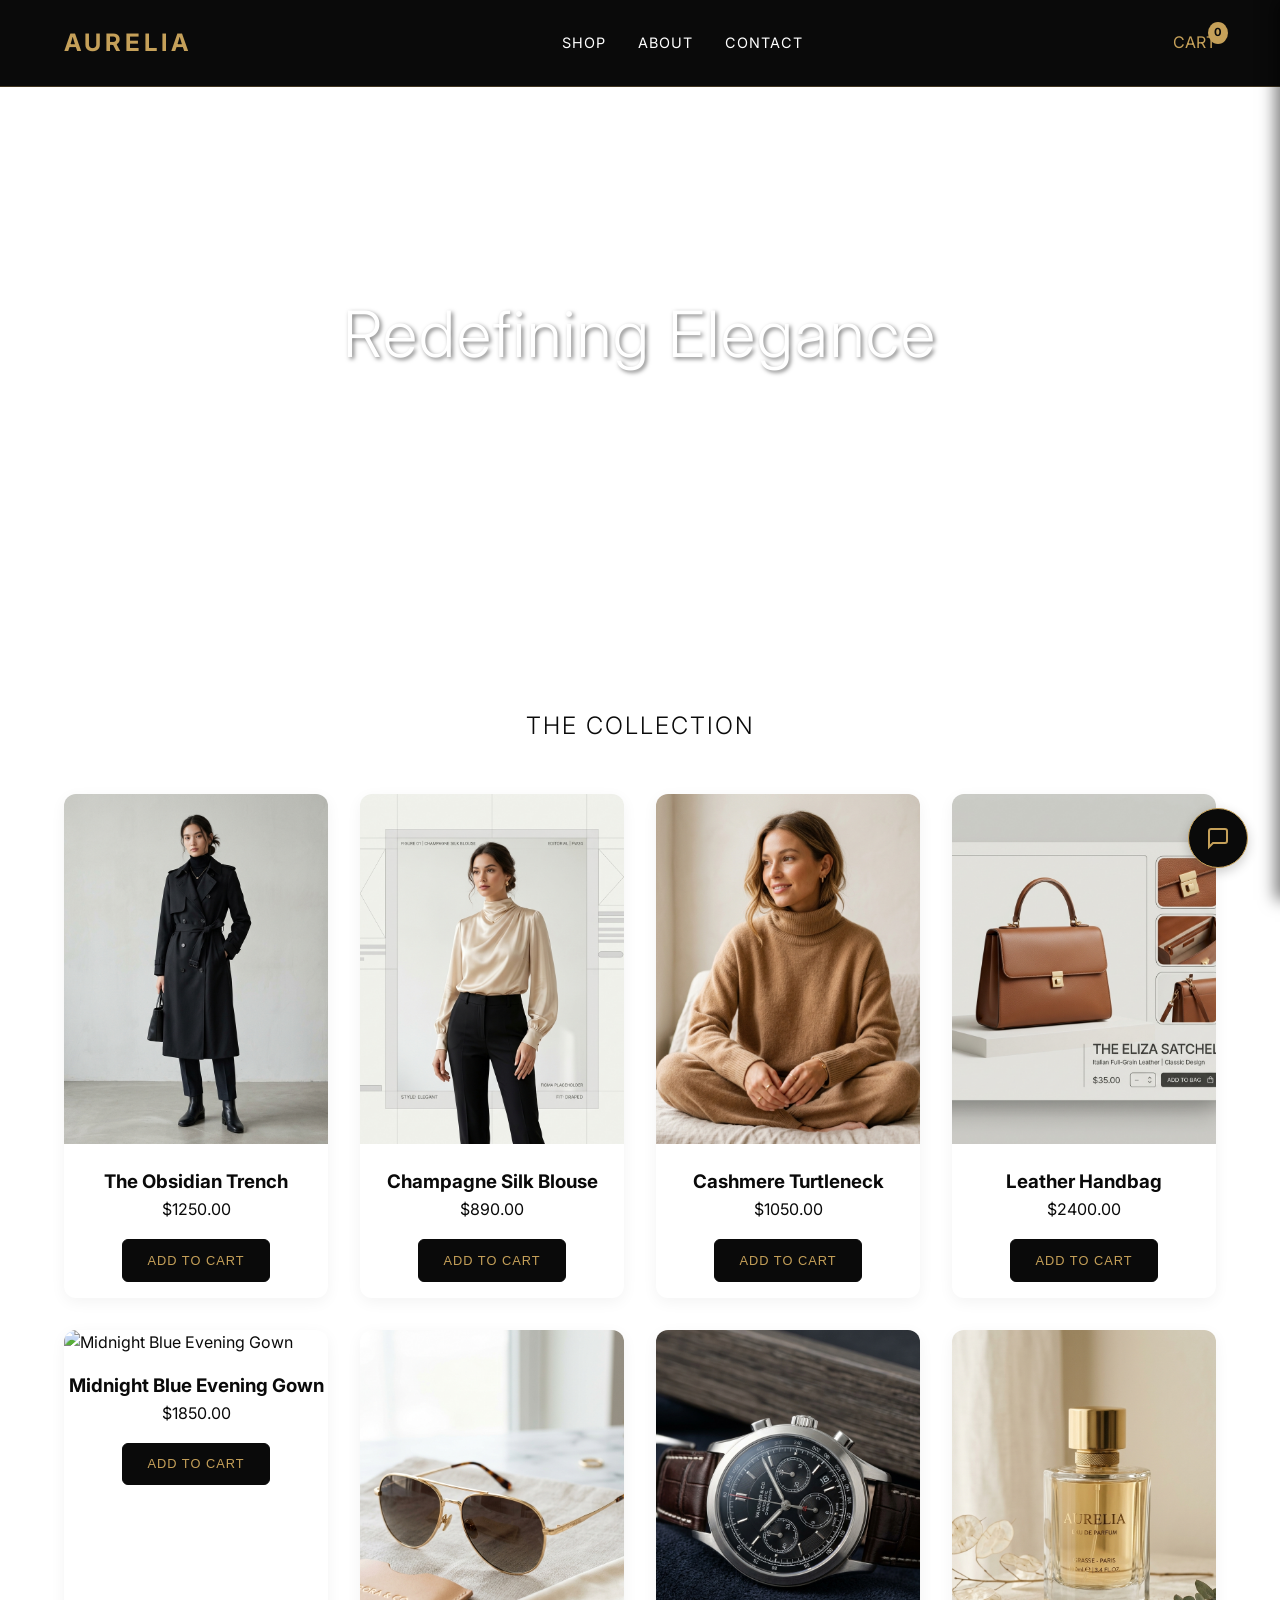
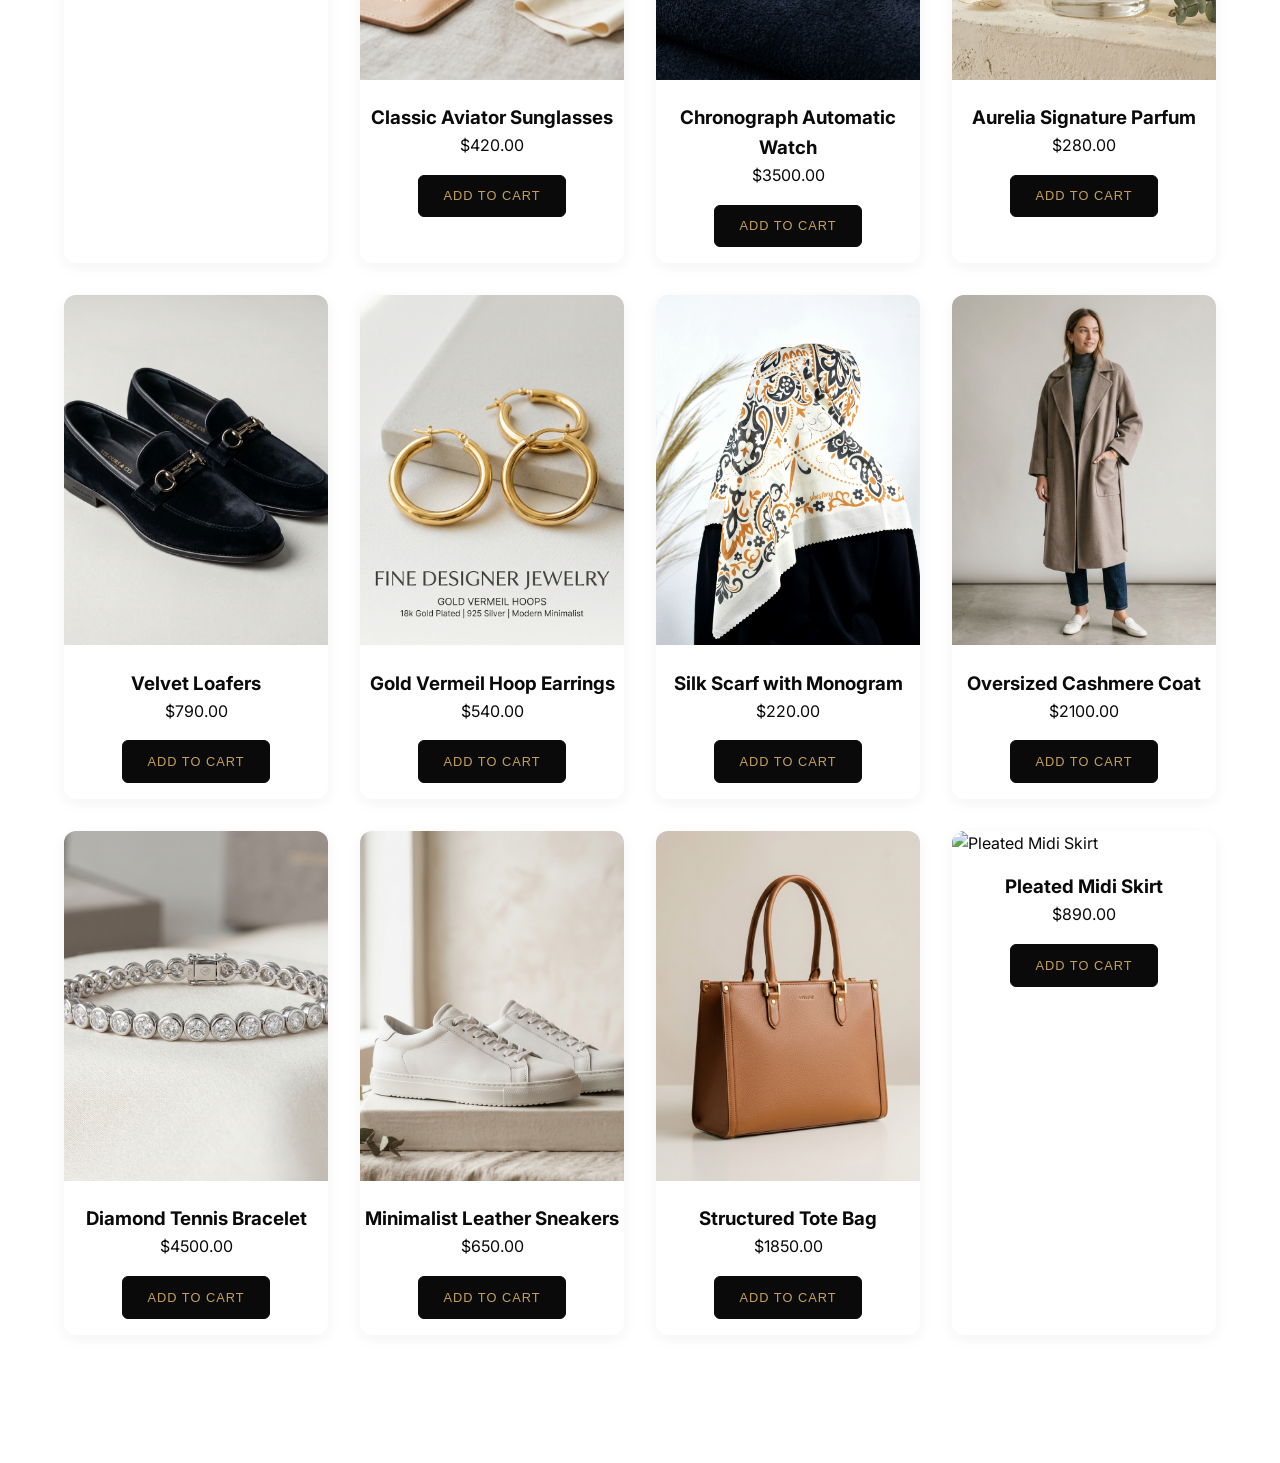
==== static/index.html @ 1b2ef1e3 "Initial commit" ====
<!DOCTYPE html>
<html lang="en">
<head>
  <meta charset="UTF-8">
  <meta name="viewport" content="width=device-width, initial-scale=1.0">
  <title>AURELIA | Luxury Fashion</title>
  <link href="https://fonts.googleapis.com/css2?family=Inter:wght@300;400;600;700&display=swap" rel="stylesheet">
  <link rel="stylesheet" href="style.css">
</head>
<body>

  <!-- Header Navigation -->
  <header>
    <a href="index.html" class="brand">Aurelia</a>
    <nav>
      <ul>
        <li><a href="index.html">Shop</a></li>
        <li><a href="about.html">About</a></li>
        <li><a href="contact.html">Contact</a></li>
      </ul>
    </nav>
    <div class="cart-icon">
      CART <span class="cart-count">0</span>
    </div>
  </header>

  <!-- Slide-out Cart Drawer -->
  <div class="cart-drawer">
    <div class="cart-header">
      <h2>YOUR CART</h2>
      <button class="close-cart">&times;</button>
    </div>
    <div class="cart-items">
      <!-- Items will be injected by JS -->
    </div>
    <div class="cart-footer">
      <div class="cart-total">
        <span>Total</span> <span>$0.00</span>
      </div>
      <button class="checkout-btn" onclick="window.location.href='checkout.html'">Checkout</button>
    </div>
  </div>

  <!-- Hero Section -->
  <section class="hero fade-in">
    <div>
      <h1>Redefining Elegance</h1>
      <p style="font-size: 1.2rem; letter-spacing: 1px; font-weight: 300;">Explore our latest curated collection.</p>
    </div>
  </section>

  <!-- Products Section -->
  <section class="page-content">
    <h2 style="text-align:center; font-weight: 300; letter-spacing: 2px; margin-bottom: 2rem;">THE COLLECTION</h2>
    <div class="products-grid">
      <!-- Product 1 -->
      <div class="product-card fade-in">
        <img src="/static/images/trench.png" alt="The Obsidian Trench" class="product-image">
        <div class="product-info">
          <h3>The Obsidian Trench</h3>
          <p>$1250.00</p>
          <button class="add-to-cart" data-id="1" data-name="The Obsidian Trench" data-price="1250" data-image="/static/images/trench.png">Add to Cart</button>
        </div>
      </div>
      <!-- Product 2 -->
      <div class="product-card fade-in">
        <img src="/static/images/blouse.png" alt="Champagne Silk Blouse" class="product-image">
        <div class="product-info">
          <h3>Champagne Silk Blouse</h3>
          <p>$890.00</p>
          <button class="add-to-cart" data-id="2" data-name="Champagne Silk Blouse" data-price="890" data-image="/static/images/blouse.png">Add to Cart</button>
        </div>
      </div>
      <!-- Product 3 -->
      <div class="product-card fade-in">
        <img src="/static/images/turtleneck.png" alt="Cashmere Turtleneck" class="product-image">
        <div class="product-info">
          <h3>Cashmere Turtleneck</h3>
          <p>$1050.00</p>
          <button class="add-to-cart" data-id="3" data-name="Cashmere Turtleneck" data-price="1050" data-image="/static/images/turtleneck.png">Add to Cart</button>
        </div>
      </div>
      <!-- Product 4 -->
      <div class="product-card fade-in">
        <img src="/static/images/handbag.png" alt="Leather Handbag" class="product-image">
        <div class="product-info">
          <h3>Leather Handbag</h3>
          <p>$2400.00</p>
          <button class="add-to-cart" data-id="4" data-name="Leather Handbag" data-price="2400" data-image="/static/images/handbag.png">Add to Cart</button>
        </div>
      </div>
      <!-- Product 5 -->
      <div class="product-card fade-in">
        <img src="/static/images/gown.jpg" alt="Midnight Blue Evening Gown" class="product-image">
        <div class="product-info">
          <h3>Midnight Blue Evening Gown</h3>
          <p>$1850.00</p>
          <button class="add-to-cart" data-id="5" data-name="Midnight Blue Evening Gown" data-price="1850" data-image="/static/images/gown.jpg">Add to Cart</button>
        </div>
      </div>
      <!-- Product 6 -->
      <div class="product-card fade-in">
        <img src="/static/images/sunglasses.png" alt="Classic Aviator Sunglasses" class="product-image">
        <div class="product-info">
          <h3>Classic Aviator Sunglasses</h3>
          <p>$420.00</p>
          <button class="add-to-cart" data-id="6" data-name="Classic Aviator Sunglasses" data-price="420" data-image="/static/images/sunglasses.png">Add to Cart</button>
        </div>
      </div>
      <!-- Product 7 -->
      <div class="product-card fade-in">
        <img src="/static/images/watch.png" alt="Chronograph Automatic Watch" class="product-image">
        <div class="product-info">
          <h3>Chronograph Automatic Watch</h3>
          <p>$3500.00</p>
          <button class="add-to-cart" data-id="7" data-name="Chronograph Automatic Watch" data-price="3500" data-image="/static/images/watch.png">Add to Cart</button>
        </div>
      </div>
      <!-- Product 8 -->
      <div class="product-card fade-in">
        <img src="/static/images/parfum.png" alt="Aurelia Signature Parfum" class="product-image">
        <div class="product-info">
          <h3>Aurelia Signature Parfum</h3>
          <p>$280.00</p>
          <button class="add-to-cart" data-id="8" data-name="Aurelia Signature Parfum" data-price="280" data-image="/static/images/parfum.png">Add to Cart</button>
        </div>
      </div>
      <!-- Product 9 -->
      <div class="product-card fade-in">
        <img src="/static/images/loafers.png" alt="Velvet Loafers" class="product-image">
        <div class="product-info">
          <h3>Velvet Loafers</h3>
          <p>$790.00</p>
          <button class="add-to-cart" data-id="9" data-name="Velvet Loafers" data-price="790" data-image="/static/images/loafers.png">Add to Cart</button>
        </div>
      </div>
      <!-- Product 10 -->
      <div class="product-card fade-in">
        <img src="/static/images/hoops.png" alt="Gold Vermeil Hoop Earrings" class="product-image">
        <div class="product-info">
          <h3>Gold Vermeil Hoop Earrings</h3>
          <p>$540.00</p>
          <button class="add-to-cart" data-id="10" data-name="Gold Vermeil Hoop Earrings" data-price="540" data-image="/static/images/hoops.png">Add to Cart</button>
        </div>
      </div>
      <!-- Product 11 -->
      <div class="product-card fade-in">
        <img src="/static/images/scarf.jpg" alt="Silk Scarf with Monogram" class="product-image">
        <div class="product-info">
          <h3>Silk Scarf with Monogram</h3>
          <p>$220.00</p>
          <button class="add-to-cart" data-id="11" data-name="Silk Scarf with Monogram" data-price="220" data-image="/static/images/scarf.jpg">Add to Cart</button>
        </div>
      </div>
      <!-- Product 12 -->
      <div class="product-card fade-in">
        <img src="/static/images/coat.png" alt="Oversized Cashmere Coat" class="product-image">
        <div class="product-info">
          <h3>Oversized Cashmere Coat</h3>
          <p>$2100.00</p>
          <button class="add-to-cart" data-id="12" data-name="Oversized Cashmere Coat" data-price="2100" data-image="/static/images/coat.png">Add to Cart</button>
        </div>
      </div>
      <!-- Product 13 -->
      <div class="product-card fade-in">
        <img src="/static/images/bracelet.png" alt="Diamond Tennis Bracelet" class="product-image">
        <div class="product-info">
          <h3>Diamond Tennis Bracelet</h3>
          <p>$4500.00</p>
          <button class="add-to-cart" data-id="13" data-name="Diamond Tennis Bracelet" data-price="4500" data-image="/static/images/bracelet.png">Add to Cart</button>
        </div>
      </div>
      <!-- Product 14 -->
      <div class="product-card fade-in">
        <img src="/static/images/sneakers.png" alt="Minimalist Leather Sneakers" class="product-image">
        <div class="product-info">
          <h3>Minimalist Leather Sneakers</h3>
          <p>$650.00</p>
          <button class="add-to-cart" data-id="14" data-name="Minimalist Leather Sneakers" data-price="650" data-image="/static/images/sneakers.png">Add to Cart</button>
        </div>
      </div>
      <!-- Product 15 -->
      <div class="product-card fade-in">
        <img src="/static/images/tote.png" alt="Structured Tote Bag" class="product-image">
        <div class="product-info">
          <h3>Structured Tote Bag</h3>
          <p>$1850.00</p>
          <button class="add-to-cart" data-id="15" data-name="Structured Tote Bag" data-price="1850" data-image="/static/images/tote.png">Add to Cart</button>
        </div>
      </div>
      <!-- Product 16 -->
      <div class="product-card fade-in">
        <img src="/static/images/skirt.jpg" alt="Pleated Midi Skirt" class="product-image">
        <div class="product-info">
          <h3>Pleated Midi Skirt</h3>
          <p>$890.00</p>
          <button class="add-to-cart" data-id="16" data-name="Pleated Midi Skirt" data-price="890" data-image="/static/images/skirt.jpg">Add to Cart</button>
        </div>
      </div>
    </div>
  </section>

  <!-- AI Concierge UI -->
  <div class="chat-fab">
    <svg width="24" height="24" viewBox="0 0 24 24" fill="none" stroke="currentColor" stroke-width="2"><path d="M21 15a2 2 0 0 1-2 2H7l-4 4V5a2 2 0 0 1 2-2h14a2 2 0 0 1 2 2z"></path></svg>
  </div>
  <div class="chat-window">
    <div class="chat-header">AURELIA Concierge</div>
    <div class="chat-messages">
      <div class="message bot">Welcome to AURELIA. I am your personal concierge. How may I assist you with your wardrobe today?</div>
    </div>
    <div class="chat-input">
      <input type="text" id="chat-input-field" placeholder="Ask about our collection...">
      <button id="chat-send-btn">Send</button>
    </div>
  </div>

  <script src="script.js"></script>
</body>
</html>
---- static/style.css ----
:root {
  --obsidian: #0A0A0A;
  --champagne: #C5A059;
  --white: #FFFFFF;
  --glass-bg: rgba(10, 10, 10, 0.7);
  --glass-border: rgba(197, 160, 89, 0.3);
}

* {
  margin: 0;
  padding: 0;
  box-sizing: border-box;
}

body {
  font-family: 'Inter', -apple-system, sans-serif;
  background-color: var(--white);
  color: var(--obsidian);
  line-height: 1.6;
  overflow-x: hidden;
}

/* Glassmorphism Header */
header {
  position: relative;
  width: 100%;
  padding: 1.5rem 5%;
  display: flex;
  justify-content: space-between;
  align-items: center;
  z-index: 1000;
  background: var(--obsidian);
  border-bottom: 1px solid var(--glass-border);
  transition: all 0.3s ease;
}

.brand {
  font-size: 1.5rem;
  font-weight: 700;
  letter-spacing: 4px;
  color: var(--champagne);
  text-decoration: none;
  text-transform: uppercase;
}

nav ul {
  list-style: none;
  display: flex;
  gap: 2rem;
}

nav a {
  text-decoration: none;
  color: var(--white);
  font-size: 0.9rem;
  letter-spacing: 1px;
  text-transform: uppercase;
  transition: color 0.3s ease;
}

nav a:hover {
  color: var(--champagne);
}

.cart-icon {
  position: relative;
  cursor: pointer;
  color: var(--champagne);
}

.cart-count {
  position: absolute;
  top: -8px;
  right: -12px;
  background: var(--champagne);
  color: var(--obsidian);
  font-size: 0.7rem;
  font-weight: bold;
  padding: 2px 6px;
  border-radius: 50%;
}

/* Slide-out Cart Drawer */
.cart-drawer {
  position: fixed;
  top: 0;
  right: -400px;
  width: 400px;
  max-width: 100%;
  height: 100vh;
  background: var(--obsidian);
  color: var(--white);
  box-shadow: -5px 0 15px rgba(0,0,0,0.5);
  z-index: 1001;
  padding: 2rem;
  display: flex;
  flex-direction: column;
  transition: right 0.4s cubic-bezier(0.77, 0, 0.175, 1);
}

.cart-drawer.open {
  right: 0;
}

.cart-header {
  display: flex;
  justify-content: space-between;
  align-items: center;
  border-bottom: 1px solid var(--glass-border);
  padding-bottom: 1rem;
  margin-bottom: 1rem;
}

.cart-header h2 {
  color: var(--champagne);
  font-weight: 300;
  letter-spacing: 2px;
}

.close-cart {
  background: none;
  border: none;
  color: var(--white);
  font-size: 1.5rem;
  cursor: pointer;
}

.cart-items {
  flex: 1;
  overflow-y: auto;
}

.cart-item {
  display: flex;
  align-items: center;
  gap: 1rem;
  margin-bottom: 1rem;
  padding-bottom: 1rem;
  border-bottom: 1px solid rgba(255,255,255,0.1);
}

.cart-item img {
  width: 60px;
  height: 80px;
  object-fit: cover;
}

.cart-item-details {
  flex: 1;
}

.cart-item-title {
  font-size: 0.9rem;
}

.cart-item-price {
  color: var(--champagne);
  font-size: 0.85rem;
  margin-top: 5px;
}

.cart-footer {
  border-top: 1px solid var(--glass-border);
  padding-top: 1rem;
  margin-top: auto;
}

.cart-total {
  display: flex;
  justify-content: space-between;
  font-size: 1.2rem;
  margin-bottom: 1rem;
}

.checkout-btn {
  width: 100%;
  padding: 1rem;
  background: var(--champagne);
  color: var(--obsidian);
  border: none;
  font-size: 1rem;
  font-weight: 600;
  letter-spacing: 1px;
  text-transform: uppercase;
  cursor: pointer;
  transition: background 0.3s;
}

.checkout-btn:hover {
  background: var(--white);
}

/* Typography & Utilities */
h1 {
  font-size: 3rem;
  font-weight: 300;
  letter-spacing: 2px;
  margin-bottom: 1rem;
}

section {
  padding: 8rem 5%;
}

.fade-in {
  opacity: 0;
  transform: translateY(20px);
  transition: opacity 0.8s ease-out, transform 0.8s ease-out;
}

.fade-in.visible {
  opacity: 1;
  transform: translateY(0);
}

/* Chat UI (FAB) */
.chat-fab {
  position: fixed;
  bottom: 2rem;
  right: 2rem;
  width: 60px;
  height: 60px;
  background: var(--obsidian);
  color: var(--champagne);
  border: 1px solid var(--champagne);
  border-radius: 50%;
  display: flex;
  justify-content: center;
  align-items: center;
  cursor: pointer;
  z-index: 999;
  box-shadow: 0 4px 12px rgba(0,0,0,0.2);
  transition: transform 0.3s ease;
}

.chat-fab:hover {
  transform: scale(1.05);
}

.chat-window {
  position: fixed;
  bottom: 5.5rem;
  right: 2rem;
  width: 350px;
  height: 450px;
  background: var(--white);
  border: 1px solid var(--champagne);
  border-radius: 8px;
  box-shadow: 0 10px 25px rgba(0,0,0,0.1);
  display: flex;
  flex-direction: column;
  z-index: 998;
  opacity: 0;
  pointer-events: none;
  transform: translateY(20px);
  transition: all 0.3s ease;
}

.chat-window.open {
  opacity: 1;
  pointer-events: auto;
  transform: translateY(0);
}

.chat-header {
  background: var(--obsidian);
  color: var(--champagne);
  padding: 1rem;
  text-align: center;
  font-weight: 600;
  border-top-left-radius: 7px;
  border-top-right-radius: 7px;
}

.chat-messages {
  flex: 1;
  padding: 1rem;
  overflow-y: auto;
  display: flex;
  flex-direction: column;
  gap: 10px;
}

.message {
  max-width: 80%;
  padding: 10px 15px;
  border-radius: 18px;
  font-size: 0.9rem;
}

.message.user {
  background: #f0f0f0;
  color: var(--obsidian);
  align-self: flex-end;
  border-bottom-right-radius: 4px;
}

.message.bot {
  background: var(--champagne);
  color: var(--obsidian);
  align-self: flex-start;
  border-bottom-left-radius: 4px;
}

.chat-input {
  display: flex;
  padding: 1rem;
  border-top: 1px solid #eee;
}

.chat-input input {
  flex: 1;
  padding: 0.5rem;
  border: 1px solid #ccc;
  border-radius: 4px;
  outline: none;
}

.chat-input button {
  background: var(--obsidian);
  color: var(--champagne);
  border: none;
  padding: 0.5rem 1rem;
  margin-left: 0.5rem;
  cursor: pointer;
  border-radius: 4px;
}

/* Page Specific Styles */
/* Home */
.hero {
  height: 60vh;
  background: url('https://images.unsplash.com/photo-1445205170230-053b83016050?q=80&w=2071&auto=format&fit=crop') center/cover;
  background-attachment: fixed;
  display: flex;
  align-items: center;
  justify-content: center;
  text-align: center;
  color: var(--white);
  padding: 0 5%;
}

.hero h1 {
  font-size: 4rem;
  text-shadow: 2px 2px 4px rgba(0,0,0,0.5);
}

.products-grid {
  display: grid;
  grid-template-columns: repeat(auto-fit, minmax(250px, 1fr));
  gap: 2rem;
  margin-top: 3rem;
}

.product-card {
  background: var(--white);
  transition: transform 0.3s, box-shadow 0.3s;
  cursor: pointer;
  border-radius: 12px;
  overflow: hidden;
  box-shadow: 0 4px 15px rgba(0, 0, 0, 0.05);
}

.product-card:hover {
  transform: translateY(-8px);
  box-shadow: 0 10px 25px rgba(0, 0, 0, 0.1);
}

.product-image {
  width: 100%;
  height: 350px;
  object-fit: cover;
}

.product-info {
  padding: 1rem 0;
  text-align: center;
}

.add-to-cart {
  background: var(--obsidian);
  color: var(--champagne);
  border: 1px solid var(--obsidian);
  padding: 0.8rem 1.5rem;
  margin-top: 1rem;
  cursor: pointer;
  text-transform: uppercase;
  font-size: 0.8rem;
  letter-spacing: 1px;
  border-radius: 6px;
  transition: all 0.3s ease;
}

.add-to-cart:hover {
  background: var(--white);
  color: var(--obsidian);
}

/* Forms */
.form-group {
  margin-bottom: 1.5rem;
}

.form-group label {
  display: block;
  margin-bottom: 0.5rem;
  font-size: 0.9rem;
  text-transform: uppercase;
  letter-spacing: 1px;
}

.form-group input, .form-group textarea {
  width: 100%;
  padding: 0.8rem;
  border: 1px solid #ccc;
  background: #f9f9f9;
  font-family: inherit;
  outline: none;
}

.form-group input:focus, .form-group textarea:focus {
  border-color: var(--champagne);
}

.btn-primary {
  background: var(--obsidian);
  color: var(--champagne);
  padding: 1rem 2rem;
  border: none;
  text-transform: uppercase;
  letter-spacing: 2px;
  cursor: pointer;
  transition: all 0.3s;
}

.btn-primary:hover {
  background: var(--champagne);
  color: var(--obsidian);
}

/* Utility to ensure padding for fixed header */
.page-content {
  padding-top: 5rem;
}
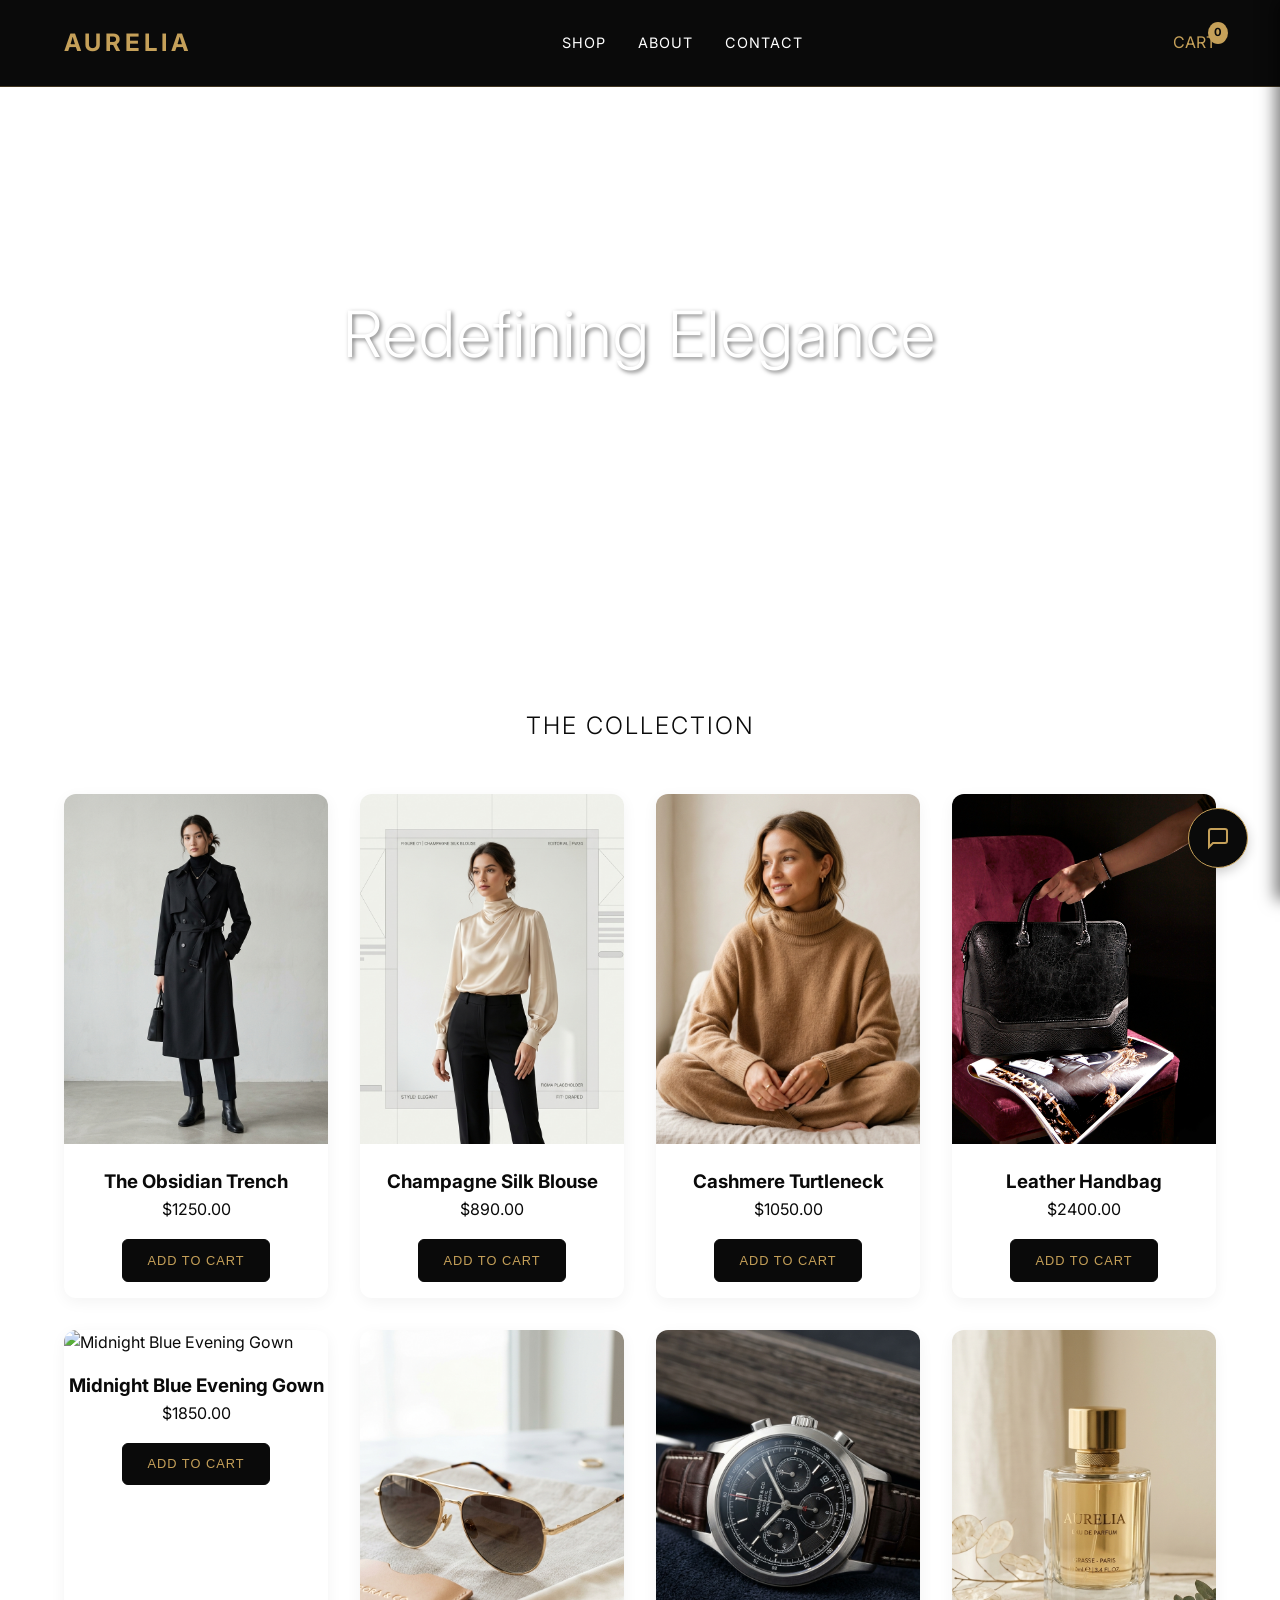
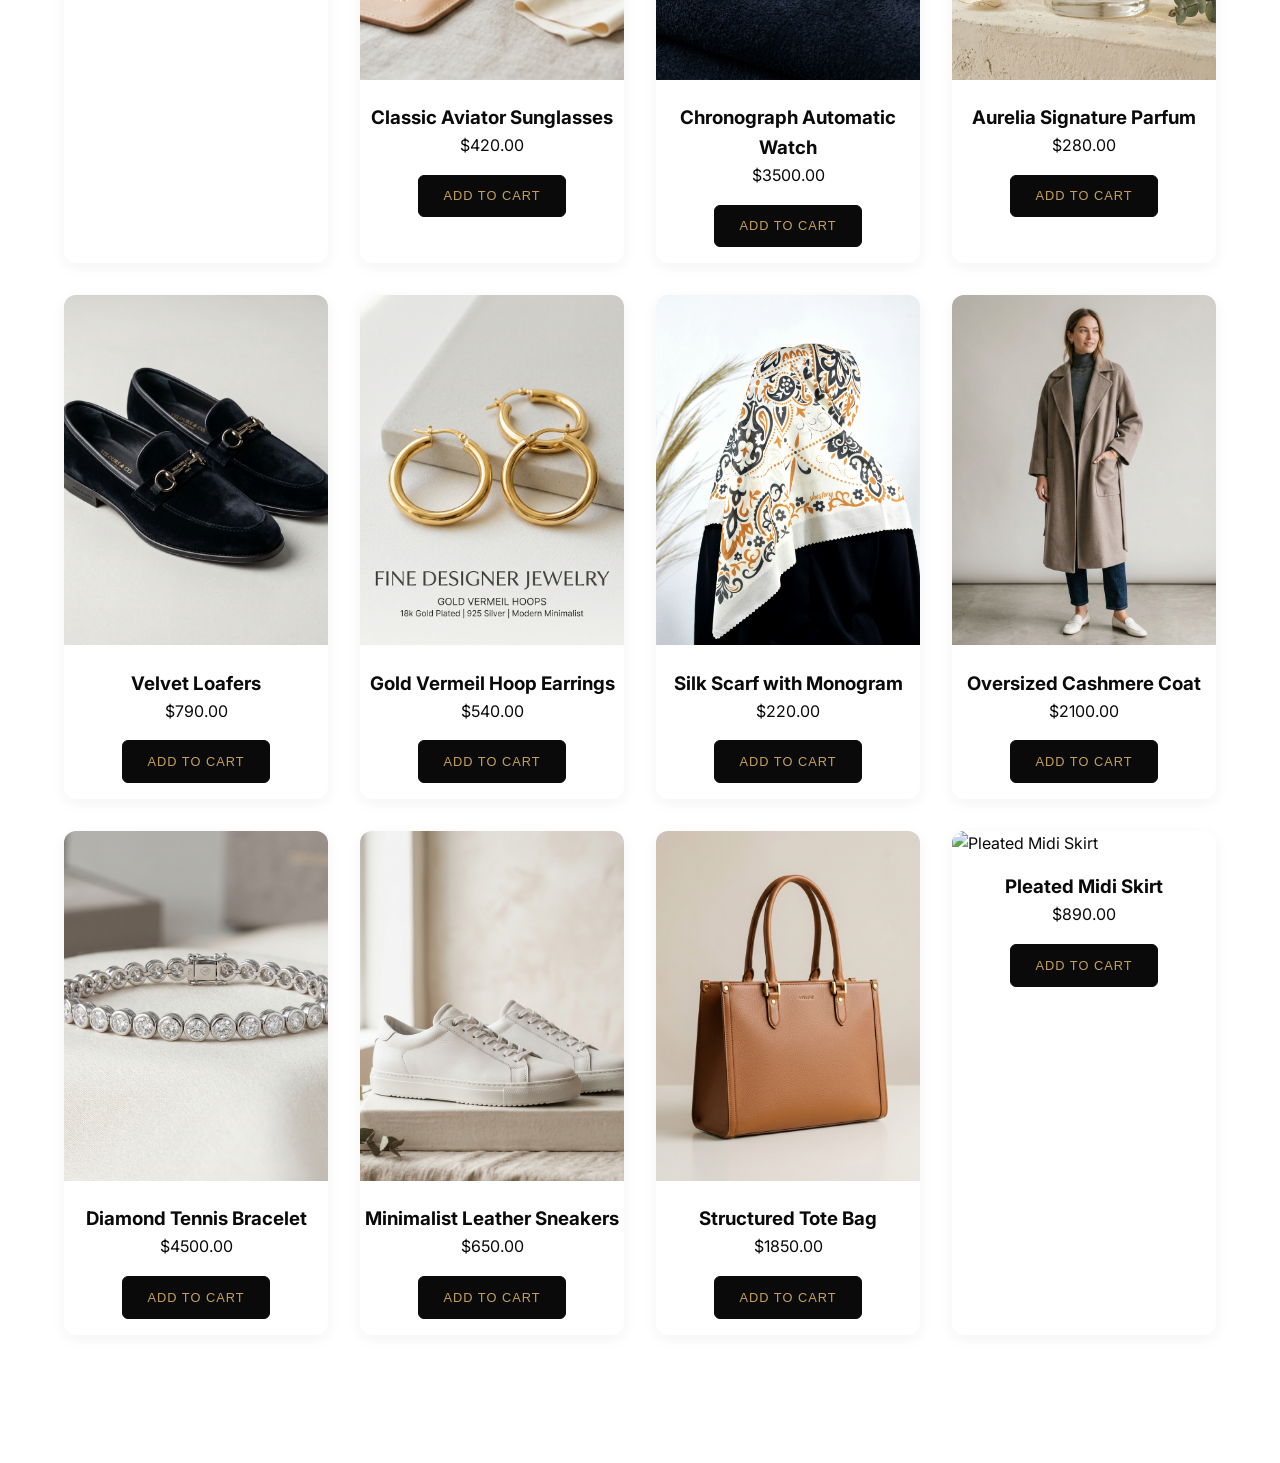
==== commit 22a0aeaf: "commit 1" ====
--- a/static/index.html
+++ b/static/index.html
@@ -82,11 +82,11 @@
       </div>
       <!-- Product 4 -->
       <div class="product-card fade-in">
-        <img src="/static/images/handbag.png" alt="Leather Handbag" class="product-image">
+        <img src="/static/images/handbag.jpg" alt="Leather Handbag" class="product-image">
         <div class="product-info">
           <h3>Leather Handbag</h3>
           <p>$2400.00</p>
-          <button class="add-to-cart" data-id="4" data-name="Leather Handbag" data-price="2400" data-image="/static/images/handbag.png">Add to Cart</button>
+          <button class="add-to-cart" data-id="4" data-name="Leather Handbag" data-price="2400" data-image="/static/images/handbag.jpg">Add to Cart</button>
         </div>
       </div>
       <!-- Product 5 -->
